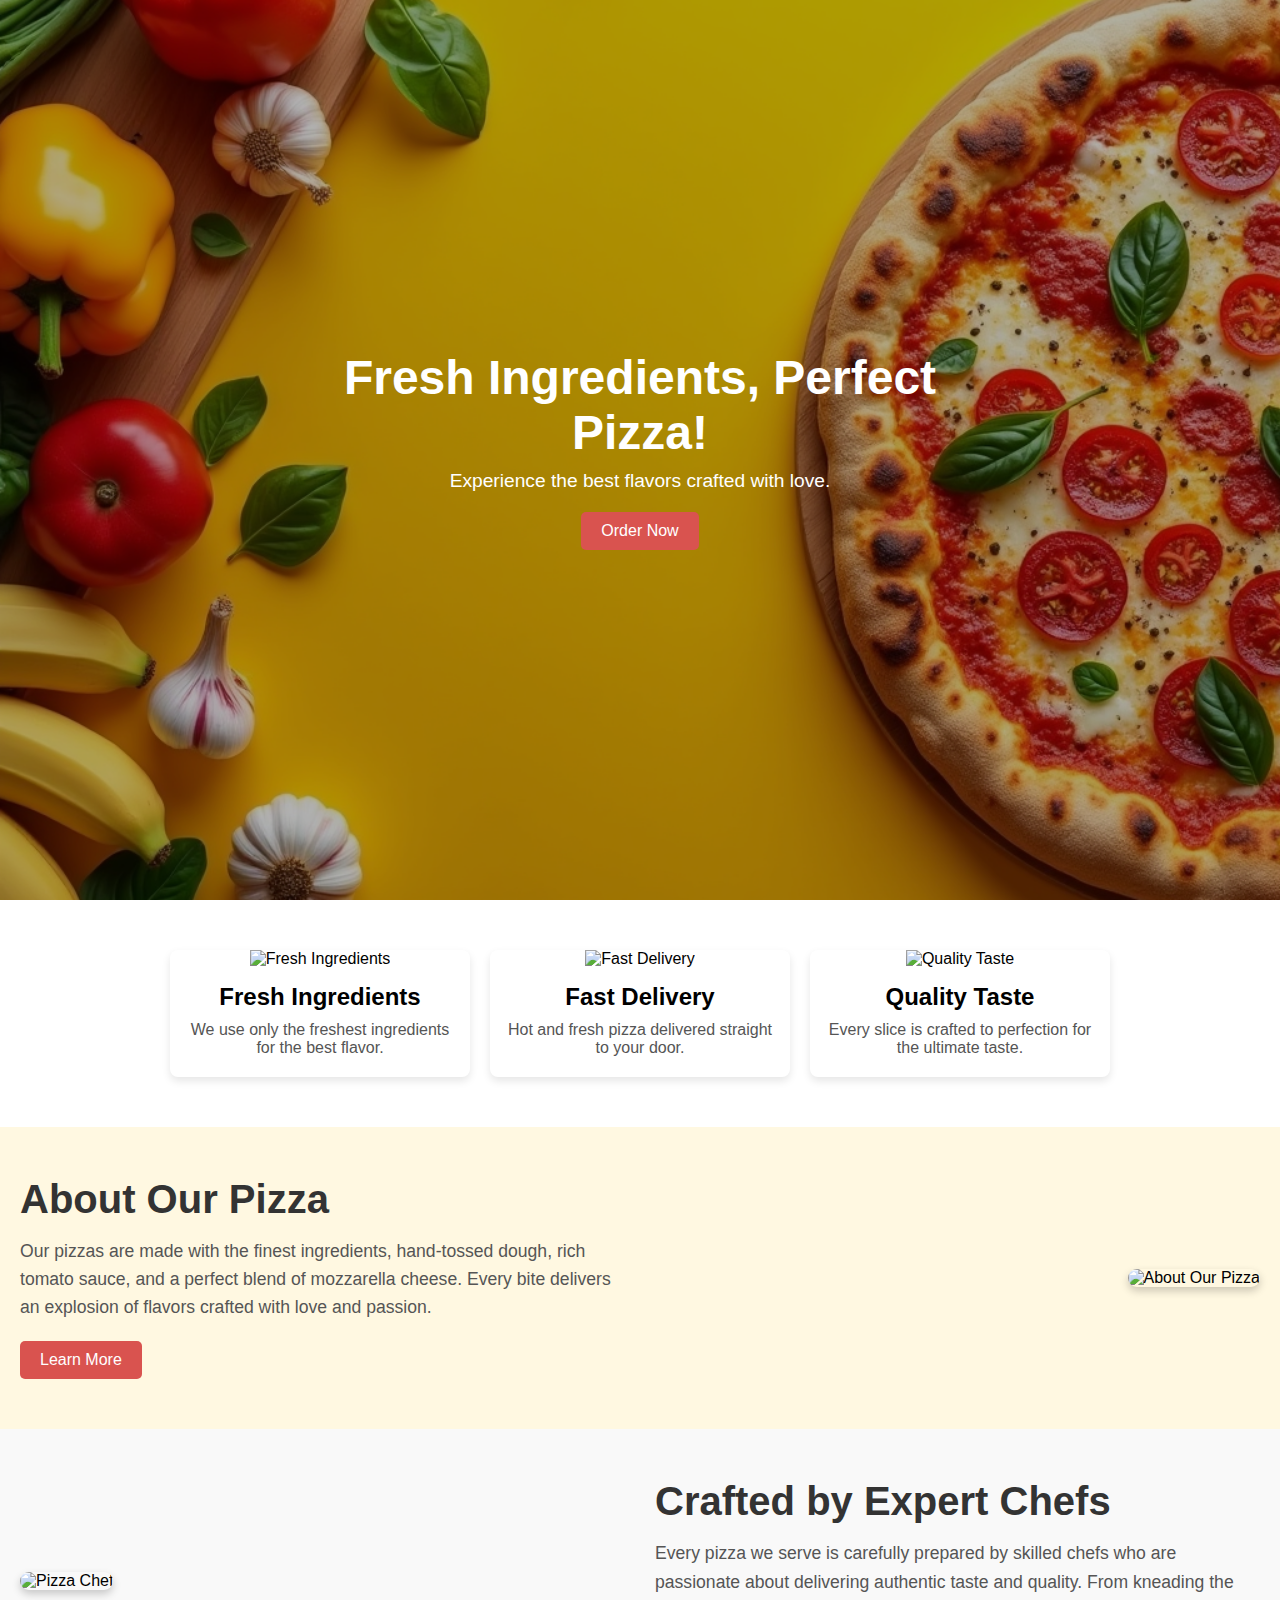
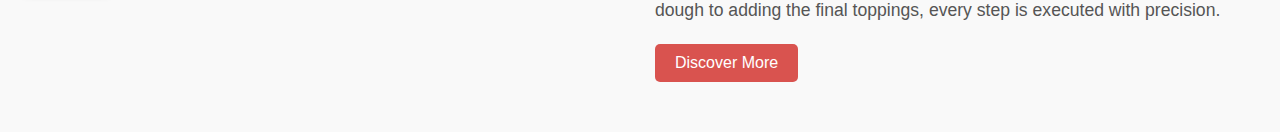
==== index.html @ 72766b34 "Add files via upload" ====
<!DOCTYPE html>
<html lang="en">
<head>
  <meta charset="UTF-8">
  <meta name="viewport" content="width=device-width, initial-scale=1.0">
  <title>Hero Section with Cards</title>
  <link rel="stylesheet" href="style.css">
</head>
<body>
  <!-- Hero Section -->
  <section class="hero">
    <div class="hero-overlay">
      <h1>Fresh Ingredients, Perfect Pizza!</h1>
      <p>Experience the best flavors crafted with love.</p>
      <button class="cta-btn">Order Now</button>
    </div>
    <img src="image.png" alt="Delicious Pizza" class="hero-image">
  </section>

  <!-- Cards Section -->
  <section class="cards-section">
    <div class="card">
      <img src="fresh-ingredients.jpg" alt="Fresh Ingredients">
      <h3>Fresh Ingredients</h3>
      <p>We use only the freshest ingredients for the best flavor.</p>
    </div>
    <div class="card">
      <img src="fast-delivery.jpg" alt="Fast Delivery">
      <h3>Fast Delivery</h3>
      <p>Hot and fresh pizza delivered straight to your door.</p>
    </div>
    <div class="card">
      <img src="quality-taste.jpg" alt="Quality Taste">
      <h3>Quality Taste</h3>
      <p>Every slice is crafted to perfection for the ultimate taste.</p>
    </div>
  </section>
  <!-- Text and Image Section -->
<section class="text-image-section">
  <div class="text-content">
    <h2>About Our Pizza</h2>
    <p>
      Our pizzas are made with the finest ingredients, hand-tossed dough, rich tomato sauce, 
      and a perfect blend of mozzarella cheese. Every bite delivers an explosion of flavors 
      crafted with love and passion.
    </p>
    <button class="learn-more-btn">Learn More</button>
  </div>
  <div class="image-content">
    <img src="pizza.jpg" alt="About Our Pizza">
  </div>
</section>
<!-- Image on Left, Text on Right Section -->
<section class="image-left-text-right-section">
  <div class="image-content">
    <img src="pizza.jpg" alt="Pizza Chef">
  </div>
  <div class="text-content">
    <h2>Crafted by Expert Chefs</h2>
    <p>
      Every pizza we serve is carefully prepared by skilled chefs who are passionate about delivering 
      authentic taste and quality. From kneading the dough to adding the final toppings, 
      every step is executed with precision.
    </p>
    <button class="learn-more-btn">Discover More</button>
  </div>
</section>
</body>
</html>
---- style.css ----
/* General Reset */
* {
  margin: 0;
  padding: 0;
  box-sizing: border-box;
}

body {
  font-family: Arial, sans-serif;
}

/* Hero Section */
.hero {
  position: relative;
  height: 100vh;
  overflow: hidden;
}

.hero-image {
  width: 100%;
  height: 100%;
  object-fit: cover;
  filter: brightness(70%);
}

.hero-overlay {
  position: absolute;
  top: 50%;
  left: 50%;
  transform: translate(-50%, -50%);
  text-align: center;
  color: white;
  z-index: 2;
}

.hero-overlay h1 {
  font-size: 3rem;
  margin-bottom: 10px;
}

.hero-overlay p {
  font-size: 1.2rem;
  margin-bottom: 20px;
}

.cta-btn {
  background-color: #d9534f;
  color: white;
  border: none;
  padding: 10px 20px;
  font-size: 1rem;
  cursor: pointer;
  border-radius: 5px;
}

.cta-btn:hover {
  background-color: #c9302c;
}

/* Cards Section */
.cards-section {
  display: flex;
  justify-content: center;
  gap: 20px;
  margin: 50px 0;
  padding: 0 20px;
}

.card {
  background: #fff;
  border-radius: 8px;
  box-shadow: 0 4px 8px rgba(0, 0, 0, 0.1);
  text-align: center;
  overflow: hidden;
  width: 300px;
  transition: transform 0.3s ease-in-out;
}

.card:hover {
  transform: translateY(-5px);
}

.card img {
  width: 100%;
  height: 200px;
  object-fit: cover;
}

.card h3 {
  margin: 15px 0 10px;
  font-size: 1.5rem;
}

.card p {
  font-size: 1rem;
  color: #555;
  padding: 0 10px 20px;
}

/* Text and Image Section */
.text-image-section {
  display: flex;
  align-items: center;
  justify-content: space-between;
  gap: 30px;
  padding: 50px 20px;
  background-color: #fff8e1; /* Light warm background */
}

.text-content {
  flex: 1;
  max-width: 50%;
}

.text-content h2 {
  font-size: 2.5rem;
  margin-bottom: 15px;
  color: #333;
}

.text-content p {
  font-size: 1.1rem;
  margin-bottom: 20px;
  color: #555;
  line-height: 1.6;
}

.learn-more-btn {
  background-color: #d9534f;
  color: white;
  border: none;
  padding: 10px 20px;
  font-size: 1rem;
  cursor: pointer;
  border-radius: 5px;
}

.learn-more-btn:hover {
  background-color: #c9302c;
}

.image-content {
  flex: 1;
  max-width: 50%;
  text-align: right;
}

.image-content img {
  width: 100%;
  height: auto;
  border-radius: 10px;
  box-shadow: 0 4px 8px rgba(0, 0, 0, 0.2);
}
/* Image on Left, Text on Right Section */
.image-left-text-right-section {
  display: flex;
  align-items: center;
  justify-content: space-between;
  gap: 30px;
  padding: 50px 20px;
  background-color: #f9f9f9; /* Soft grey background */
}

.image-left-text-right-section .image-content {
  flex: 1;
  max-width: 50%;
  text-align: left;
}

.image-left-text-right-section .image-content img {
  width: 100%;
  height: auto;
  border-radius: 10px;
  box-shadow: 0 4px 8px rgba(0, 0, 0, 0.2);
}

.image-left-text-right-section .text-content {
  flex: 1;
  max-width: 50%;
}

.image-left-text-right-section .text-content h2 {
  font-size: 2.5rem;
  margin-bottom: 15px;
  color: #333;
}

.image-left-text-right-section .text-content p {
  font-size: 1.1rem;
  margin-bottom: 20px;
  color: #555;
  line-height: 1.6;
}

.image-left-text-right-section .learn-more-btn {
  background-color: #d9534f;
  color: white;
  border: none;
  padding: 10px 20px;
  font-size: 1rem;
  cursor: pointer;
  border-radius: 5px;
}

.image-left-text-right-section .learn-more-btn:hover {
  background-color: #c9302c;
}
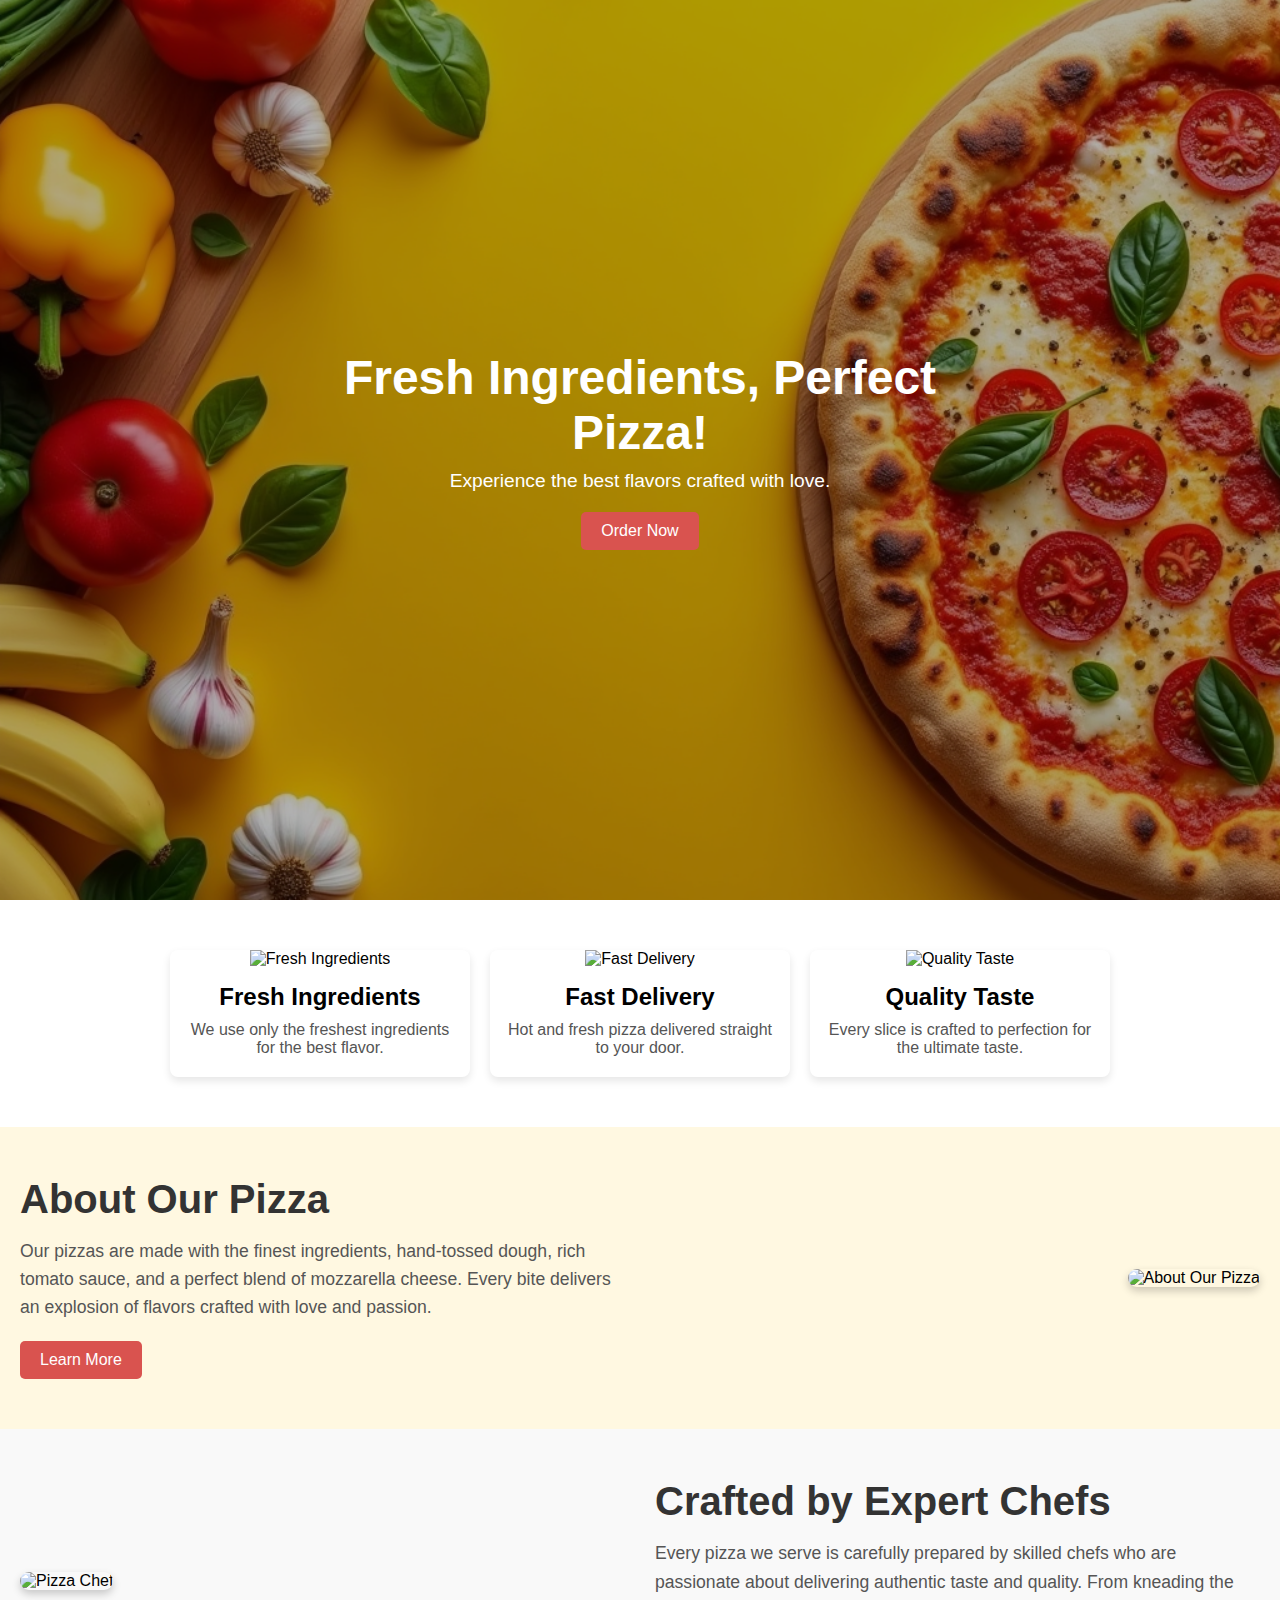
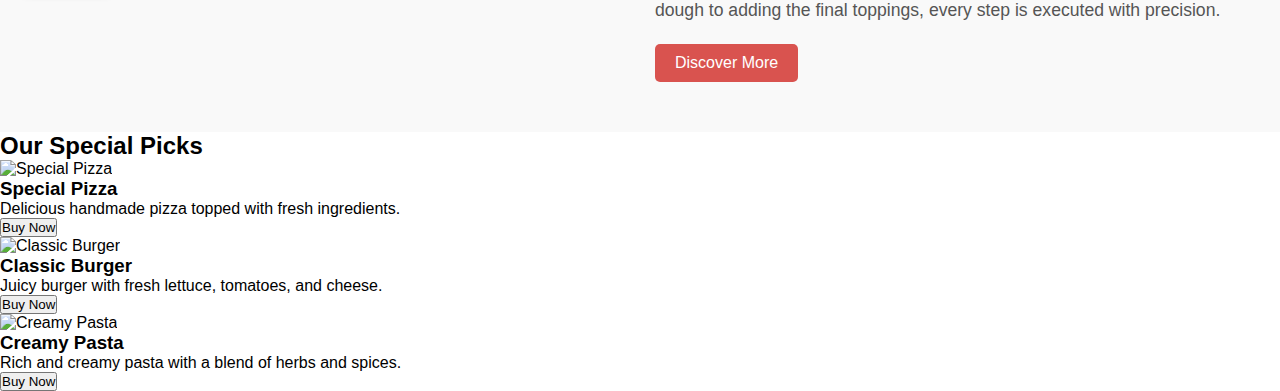
==== commit b4d2b0c5: "Update index.html" ====
--- a/index.html
+++ b/index.html
@@ -65,6 +65,30 @@
     <button class="learn-more-btn">Discover More</button>
   </div>
 </section>
+  <!-- Food Cards Section with Buy Now Button -->
+<section class="food-cards-section">
+  <h2>Our Special Picks</h2>
+  <div class="food-cards-container">
+    <div class="food-card">
+      <img src="pizza-special.jpg" alt="Special Pizza">
+      <h3>Special Pizza</h3>
+      <p>Delicious handmade pizza topped with fresh ingredients.</p>
+      <button class="buy-now-btn">Buy Now</button>
+    </div>
+    <div class="food-card">
+      <img src="burger-special.jpg" alt="Classic Burger">
+      <h3>Classic Burger</h3>
+      <p>Juicy burger with fresh lettuce, tomatoes, and cheese.</p>
+      <button class="buy-now-btn">Buy Now</button>
+    </div>
+    <div class="food-card">
+      <img src="pasta-special.jpg" alt="Creamy Pasta">
+      <h3>Creamy Pasta</h3>
+      <p>Rich and creamy pasta with a blend of herbs and spices.</p>
+      <button class="buy-now-btn">Buy Now</button>
+    </div>
+  </div>
+</section>
 </body>
 </html>
 
--- a/style.css
+++ b/style.css
@@ -1,4 +1,3 @@
-/* General Reset */
 * {
   margin: 0;
   padding: 0;
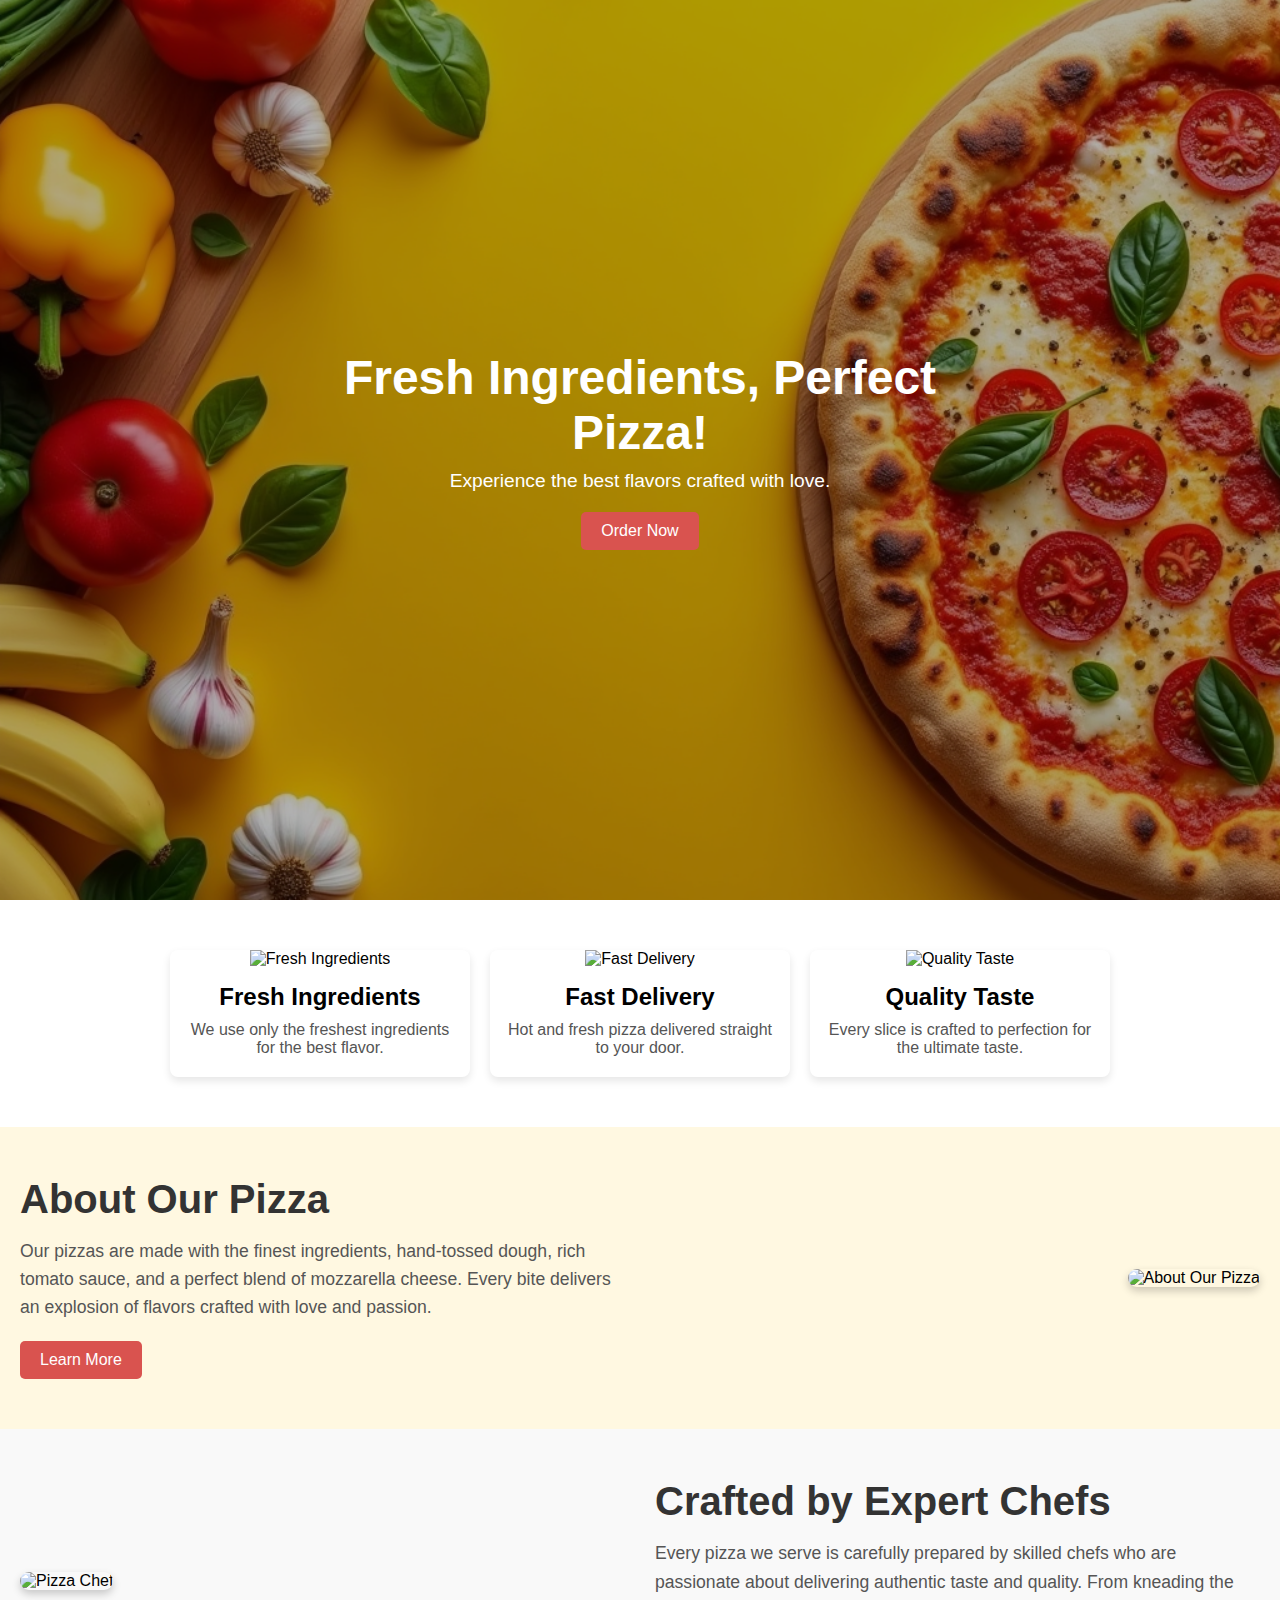
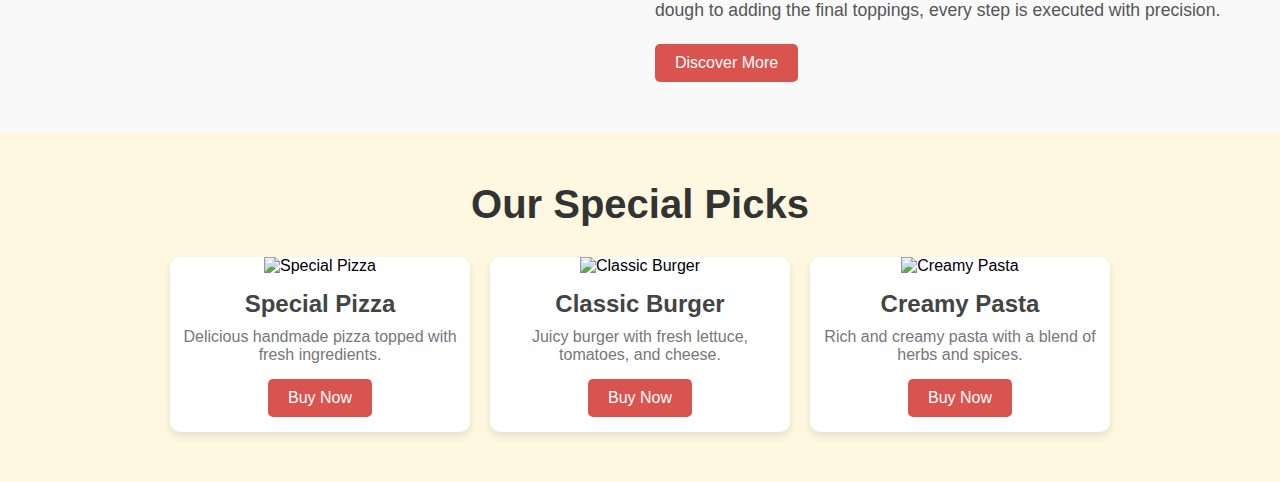
==== commit 2d032b27: "Update index.html" ====
--- a/index.html
+++ b/index.html
@@ -15,6 +15,7 @@
       <button class="cta-btn">Order Now</button>
     </div>
     <img src="image.png" alt="Delicious Pizza" class="hero-image">
+    <p>Sovan</p>
   </section>
 
   <!-- Cards Section -->
--- a/style.css
+++ b/style.css
@@ -204,3 +204,72 @@
 .image-left-text-right-section .learn-more-btn:hover {
   background-color: #c9302c;
 }
+/* Food Cards Section with Buy Now Button */
+.food-cards-section {
+  text-align: center;
+  padding: 50px 20px;
+  background-color: #fff8e1; /* Light warm background */
+}
+
+.food-cards-section h2 {
+  font-size: 2.5rem;
+  margin-bottom: 30px;
+  color: #333;
+}
+
+.food-cards-container {
+  display: flex;
+  flex-wrap: wrap;
+  justify-content: center;
+  gap: 20px;
+  max-width: 1200px;
+  margin: 0 auto;
+}
+
+.food-card {
+  background-color: #fff;
+  border-radius: 10px;
+  overflow: hidden;
+  box-shadow: 0 4px 8px rgba(0, 0, 0, 0.1);
+  text-align: center;
+  transition: transform 0.3s ease-in-out;
+  max-width: 300px;
+}
+
+.food-card:hover {
+  transform: translateY(-5px);
+}
+
+.food-card img {
+  width: 100%;
+  height: 200px;
+  object-fit: cover;
+}
+
+.food-card h3 {
+  font-size: 1.5rem;
+  margin: 15px 0 10px;
+  color: #444;
+}
+
+.food-card p {
+  font-size: 1rem;
+  color: #777;
+  margin: 0 10px 15px;
+}
+
+.buy-now-btn {
+  background-color: #d9534f;
+  color: white;
+  border: none;
+  padding: 10px 20px;
+  font-size: 1rem;
+  cursor: pointer;
+  border-radius: 5px;
+  margin-bottom: 15px;
+}
+
+.buy-now-btn:hover {
+  background-color: #c9302c;
+}
+
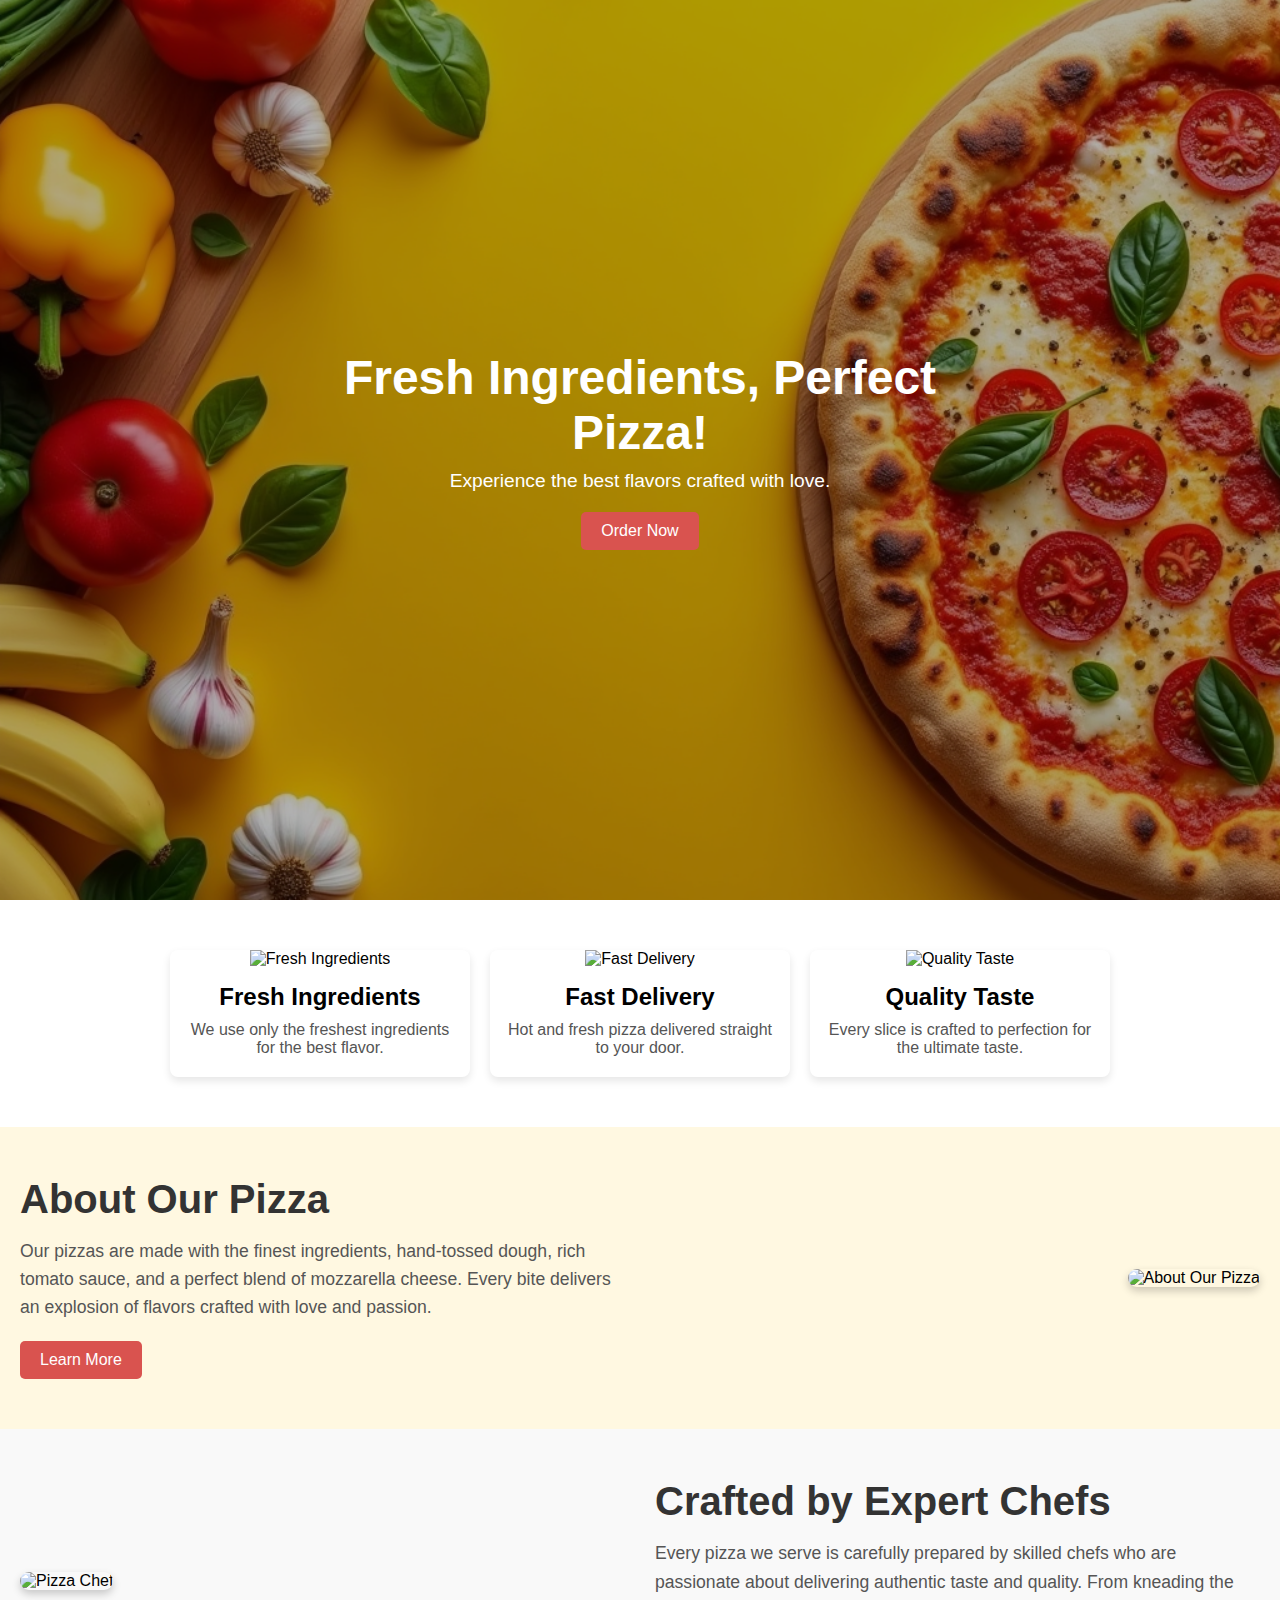
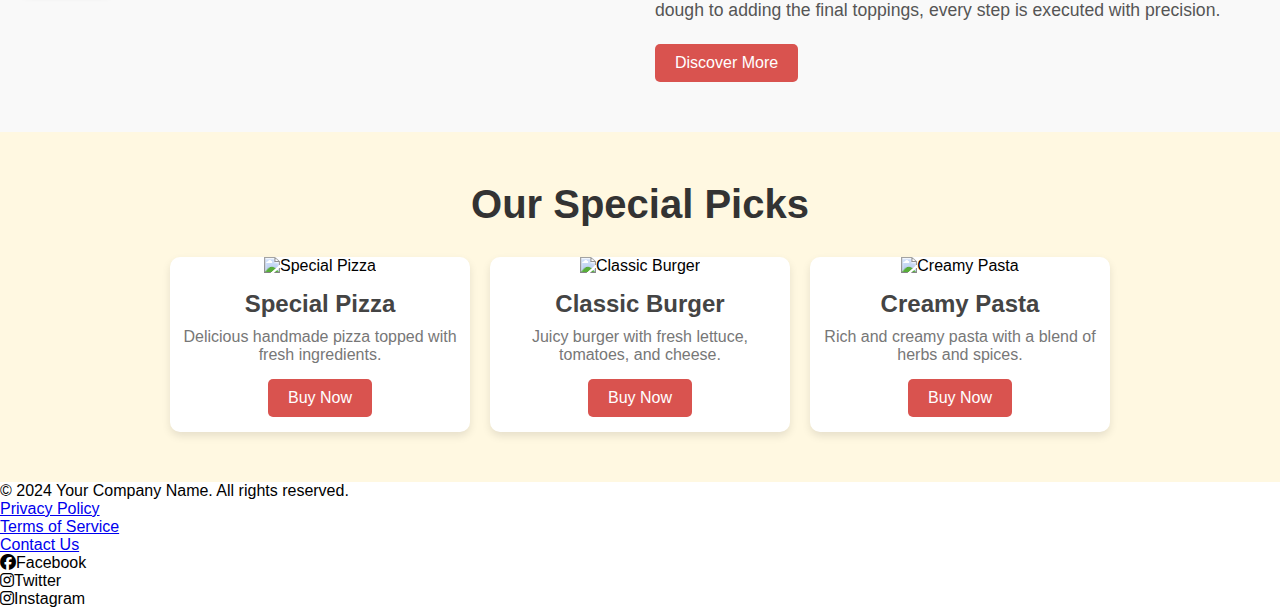
==== commit b291ffd3: "footer_Update index.html" ====
--- a/index.html
+++ b/index.html
@@ -5,6 +5,8 @@
   <meta name="viewport" content="width=device-width, initial-scale=1.0">
   <title>Hero Section with Cards</title>
   <link rel="stylesheet" href="style.css">
+    <link rel="stylesheet" href="https://cdnjs.cloudflare.com/ajax/libs/font-awesome/6.7.2/css/all.min.css" integrity="sha512-Evv84Mr4kqVGRNSgIGL/F/aIDqQb7xQ2vcrdIwxfjThSH8CSR7PBEakCr51Ck+w+/U6swU2Im1vVX0SVk9ABhg==" 
+      crossorigin="anonymous" referrerpolicy="no-referrer" />
 </head>
 <body>
   <!-- Hero Section -->
@@ -15,7 +17,6 @@
       <button class="cta-btn">Order Now</button>
     </div>
     <img src="image.png" alt="Delicious Pizza" class="hero-image">
-    <p>Sovan</p>
   </section>
 
   <!-- Cards Section -->
@@ -90,6 +91,28 @@
     </div>
   </div>
 </section>
+  <footer>
+  <div class="footer-container">
+      
+    <div class="footer-left">
+      <p>&copy; 2024 Your Company Name. All rights reserved.</p>
+    </div>
+    <div class="footer-center">
+      <ul>
+        <li><a href="#">Privacy Policy</a></li>
+        <li><a href="#">Terms of Service</a></li>
+        <li><a href="#">Contact Us</a></li>
+      </ul>
+    </div>
+    <div class="footer-right">
+      <ul>
+        <li><a href="https://facebook.com" target="_blank"></a><i class="fa-brands fa-facebook"></i>Facebook</a></li>
+        <li><a href="https://twitter.com" target="_blank"></a><i class="fa-brands fa-instagram"></i>Twitter</a></li>
+        <li><a href="https://instagram.com  " target="_blank"></a><i class="fa-brands fa-instagram"></i>Instagram</a></li>
+      </ul>
+    </div>
+  </div>
+</footer>
 </body>
 </html>
 
